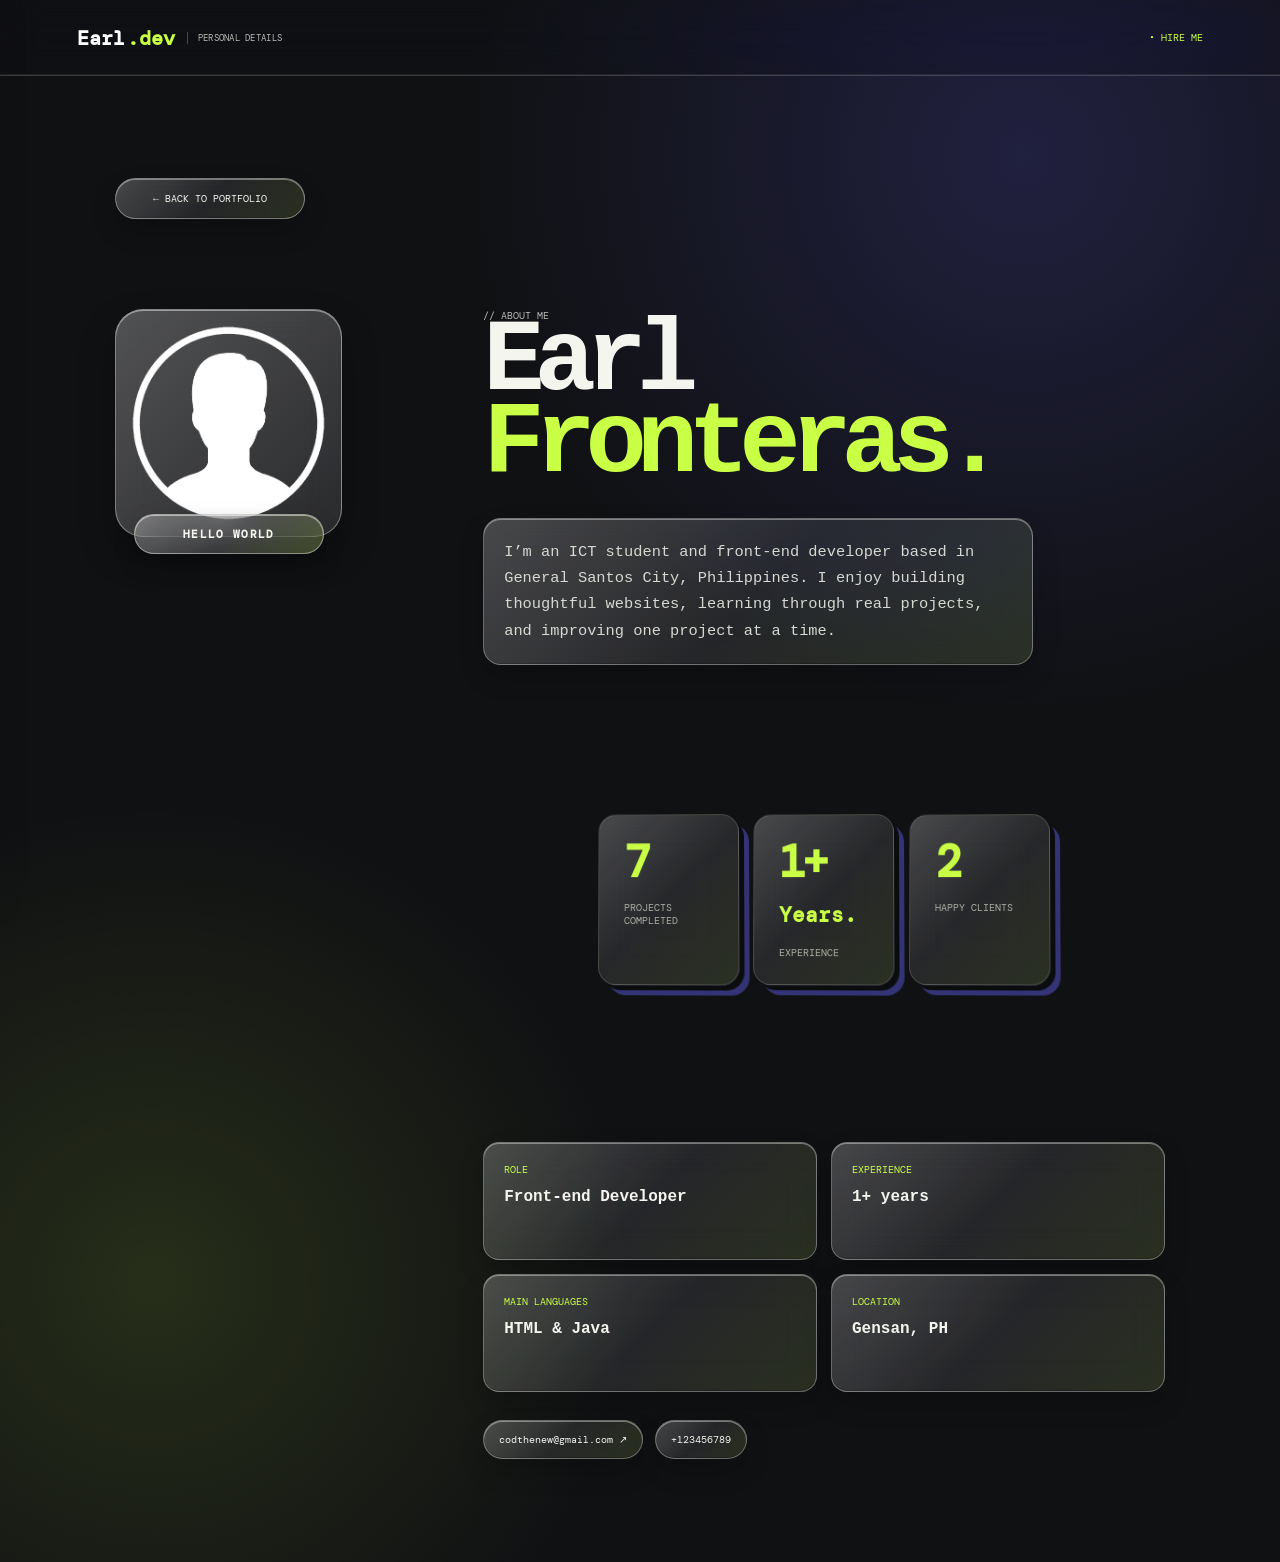
==== personal-details.html @ 56729573 "Add files via upload" ====
<!doctype html>
<html lang="en">
<head>
  <meta charset="UTF-8">
  <script>try{if(localStorage.getItem('portfolio-theme')==='light')document.documentElement.classList.add('light-theme')}catch{}</script>
  <meta name="viewport" content="width=device-width,initial-scale=1">
  <title>Personal Details | </title>
  <link rel="preconnect" href="https://fonts.googleapis.com">
  <link rel="preconnect" href="https://fonts.gstatic.com" crossorigin>
  <link href="https://fonts.googleapis.com/css2?family=DM+Mono:wght@400;500&family=Manrope:wght@400;600;700;800&display=swap" rel="stylesheet">
  <link rel="stylesheet" href="style.css">
  <style>
    body::after{content:"";position:fixed;z-index:100;inset:0;border-right:1px solid rgba(255,255,255,.42);background:linear-gradient(135deg,rgba(255,255,255,.26),rgba(255,255,255,.07) 48%,rgba(99,93,241,.16)),rgba(17,19,21,.48);box-shadow:inset 0 1px 0 rgba(255,255,255,.42),0 0 36px rgba(0,0,0,.24);transform:translateX(-101%);transition:transform .42s cubic-bezier(.76,0,.24,1);pointer-events:none;backdrop-filter:blur(24px) saturate(160%);-webkit-backdrop-filter:blur(24px) saturate(160%)}
    body.page-leaving::after,body.page-entering::after{transform:translateX(0)}
    body.page-leaving header,body.page-leaving main{opacity:0;transform:translateY(-12px);transition:opacity .25s ease,transform .25s ease}
    .details-page .back-link{justify-content:center;min-width:190px;padding:13px 18px;border:2px solid #c9ff45;border-radius:999px;transition:background .22s ease,color .22s ease,transform .25s cubic-bezier(.16,1,.3,1),box-shadow .25s ease}
    .details-page .back-link:hover,.details-page .back-link:focus-visible{background:#c9ff45;color:#101113;text-decoration:none;transform:translateX(-5px) scale(1.06);box-shadow:0 0 22px rgba(201,255,69,.55)}
    .details-page{background:radial-gradient(circle at 80% 10%,rgba(99,93,241,.2),transparent 32%),radial-gradient(circle at 12% 82%,rgba(201,255,69,.12),transparent 28%),#101113}
    .details-page header{border-bottom:1px solid rgba(255,255,255,.18);background:rgba(16,17,19,.32);box-shadow:inset 0 -1px 0 rgba(255,255,255,.08);backdrop-filter:blur(20px) saturate(155%);-webkit-backdrop-filter:blur(20px) saturate(155%)}
    .details-page .back-link,.details-page .profile-hello,.details-page .details-intro,.details-page .achievement-strip article,.details-page .details-list div,.details-page .details-contact a{border:1px solid rgba(255,255,255,.3);background:linear-gradient(135deg,rgba(255,255,255,.2),rgba(255,255,255,.05) 50%,rgba(201,255,69,.09)),rgba(255,255,255,.045);box-shadow:inset 0 1px 0 rgba(255,255,255,.38),inset 0 -1px 0 rgba(0,0,0,.18),0 12px 26px rgba(0,0,0,.19);backdrop-filter:blur(18px) saturate(150%);-webkit-backdrop-filter:blur(18px) saturate(150%)}
    .details-page .back-link{border-color:rgba(255,255,255,.38);color:#f5f5f0}.details-page .back-link:hover,.details-page .back-link:focus-visible{border-color:rgba(255,255,255,.62);background:linear-gradient(135deg,rgba(255,255,255,.3),rgba(255,255,255,.1) 50%,rgba(201,255,69,.18)),rgba(255,255,255,.08);color:#fff;box-shadow:inset 0 1px 0 rgba(255,255,255,.5),0 17px 30px rgba(0,0,0,.28)}
    .details-page .details-photo{padding:8px;border:1px solid rgba(255,255,255,.38);border-radius:28px;background:linear-gradient(135deg,rgba(255,255,255,.24),rgba(255,255,255,.06)),rgba(255,255,255,.05);box-shadow:inset 0 1px 0 rgba(255,255,255,.46),0 18px 36px rgba(0,0,0,.28);backdrop-filter:blur(18px);-webkit-backdrop-filter:blur(18px)}
    .details-page .profile-hello{border-color:rgba(255,255,255,.42);background:linear-gradient(135deg,rgba(255,255,255,.27),rgba(255,255,255,.08) 52%,rgba(201,255,69,.18)),rgba(255,255,255,.07);box-shadow:inset 0 1px 0 rgba(255,255,255,.5),0 10px 22px rgba(0,0,0,.24);color:#f5f5f0}.details-page .profile-hello:hover,.details-page .profile-hello:focus-visible{background:linear-gradient(135deg,rgba(255,255,255,.36),rgba(255,255,255,.13) 52%,rgba(201,255,69,.24)),rgba(255,255,255,.1);box-shadow:inset 0 1px 0 rgba(255,255,255,.62),0 16px 28px rgba(0,0,0,.3)}
    .details-page .details-intro{margin:32px 0;padding:20px;border-radius:18px;color:#d5d9d1}.details-page .achievement-strip,.details-page .details-list{gap:14px;background:transparent}.details-page .achievement-strip article{border-radius:18px}.details-page .achievement-strip article:hover{background:linear-gradient(135deg,rgba(255,255,255,.3),rgba(255,255,255,.1) 50%,rgba(201,255,69,.2)),rgba(255,255,255,.08);color:#f5f5f0;box-shadow:inset 0 1px 0 rgba(255,255,255,.54),0 18px 32px rgba(0,0,0,.27);transform:translateY(-7px) scale(1.04)}
    .details-page .achievement-strip article:hover strong{color:#c9ff45}.details-page .achievement-strip article:hover>span{color:#d5d9d1}.details-page .details-list div{border-radius:16px}.details-page .details-contact a{padding:12px 15px;border-radius:999px;color:#f5f5f0;transition:transform .25s cubic-bezier(.16,1,.3,1),background .25s ease,box-shadow .25s ease}.details-page .details-contact a:hover,.details-page .details-contact a:focus-visible{background:rgba(255,255,255,.16);color:#c9ff45;box-shadow:inset 0 1px 0 rgba(255,255,255,.5),0 10px 22px rgba(0,0,0,.22);transform:translateY(-3px)}
    .details-page .details-grid{grid-template-columns:minmax(210px,.55fr) 1.65fr}.details-page .achievement-strip article{min-height:164px;padding:25px}.details-page .achievement-strip strong{font-size:clamp(34px,3.5vw,50px)}.details-page .achievement-strip article>span{margin-top:16px;font-size:10px}@media(max-width:650px){.details-page .details-grid{grid-template-columns:1fr}.details-page .achievement-strip article{min-height:122px;padding:22px}}
    body.light-theme.details-page .logo span,body.light-theme.details-page .details-copy h1 span,body.light-theme.details-page .achievement-strip strong,body.light-theme.details-page .details-list dt,body.light-theme.details-page .available{color:#4d7310}body.light-theme.details-page .profile-hello{color:#243707}body.light-theme.details-page .achievement-strip article:hover strong,body.light-theme.details-page .details-contact a:hover{color:#4d7310}
    body.light-theme.details-page .details-intro{border-color:rgba(255,255,255,.72);background:linear-gradient(135deg,rgba(255,255,255,.72),rgba(255,255,255,.25) 50%,rgba(201,255,69,.12)),rgba(225,229,222,.36);box-shadow:inset 0 1px 0 rgba(255,255,255,.9),inset 0 -1px 0 rgba(69,78,67,.1),0 12px 26px rgba(44,52,42,.12);color:#384321}
    body.light-theme.details-page .achievement-strip article{border-color:rgba(255,255,255,.66);background:linear-gradient(135deg,rgba(218,223,214,.88),rgba(195,202,190,.54) 52%,rgba(176,198,128,.28)),rgba(180,189,174,.4);box-shadow:inset 0 1px 0 rgba(255,255,255,.74),inset 0 -1px 0 rgba(69,78,67,.16),0 12px 26px rgba(44,52,42,.15)}body.light-theme.details-page .achievement-strip article>span{color:#354332}
    @media (pointer:fine){body.details-page{cursor:none}body.details-page a,body.details-page button{cursor:none}.cursor-dot,.cursor-ring{position:fixed;top:0;left:0;z-index:200;pointer-events:none;opacity:0;transform:translate(-50%,-50%);transition:opacity .2s ease,width .25s cubic-bezier(.16,1,.3,1),height .25s cubic-bezier(.16,1,.3,1),background .25s ease,border-color .25s ease}.cursor-dot{width:7px;height:7px;border-radius:50%;background:#c9ff45;box-shadow:0 0 12px rgba(201,255,69,.8)}.cursor-ring{width:32px;height:32px;border:1px solid rgba(255,255,255,.72);border-radius:50%;background:rgba(255,255,255,.08);box-shadow:inset 0 1px 0 rgba(255,255,255,.45),0 3px 12px rgba(0,0,0,.2);backdrop-filter:blur(5px);-webkit-backdrop-filter:blur(5px)}.cursor-dot.is-visible,.cursor-ring.is-visible{opacity:1}.cursor-ring.is-hovering{width:48px;height:48px;border-color:#c9ff45;background:rgba(201,255,69,.14)}}
  </style>
</head>
<body class="details-page page-entering">
  <i class="cursor-dot" aria-hidden="true"></i><i class="cursor-ring" aria-hidden="true"></i>
  <header>
    <a class="logo" href="index.html">Earl<span>.dev</span><span class="role">personal details</span></a>
    <a class="available" href="mailto:earlgabfrontz@gmail.com">&bull; HIRE ME</a>
  </header>
  <main class="details-main">
    <a class="back-link" href="index.html?from=details">&larr; Back to portfolio</a>
    <div class="details-grid">
      <div class="details-photo-wrap">
        <img class="details-photo" src="profile-cutout.png" alt="Portrait of Earl">
        <button class="profile-hello" type="button" aria-label="Animate the Hello World badge">HELLO WORLD</button>
      </div>
      <div class="details-copy">
        <p class="label">// ABOUT ME</p>
        <h1>Earl<br><span>Fronteras.</span></h1>
        <p class="details-intro">I&rsquo;m an ICT student and front-end developer based in General Santos City, Philippines. I enjoy building thoughtful websites, learning through real projects, and improving one project at a time.</p>
        <section class="achievement-strip" aria-label="Experience highlights">
          <article><strong class="project-count" data-count-to="10">1</strong><span>Projects completed</span></article>
          <article><strong>1+<span> Years.</span></strong><span>Experience</span></article>
          <article><strong>2</strong><span>Happy clients</span></article>
        </section>
        <dl class="details-list">
          <div><dt>Role</dt><dd>Front-end Developer</dd></div>
          <div><dt>Experience</dt><dd>1+ years</dd></div>
          <div><dt>Main languages</dt><dd>HTML &amp; Java</dd></div>
          <div><dt>Location</dt><dd>Gensan, PH</dd></div>
        </dl>
        <div class="details-contact">
          <a href="mailto:codthenew@gmail.com">codthenew@gmail.com &nearr;</a>
          <a href="tel:123456789">+123456789</a>
        </div>
      </div>
    </div>
  </main>
  <script src="script.js"></script>
</body>
</html>
---- style.css ----
*{box-sizing:border-box}.details-list{grid-template-columns:repeat(2,minmax(0,1fr))}
.card{border-radius:18px}.language{border-radius:16px;overflow:hidden}
body .phone-art{padding:5px}.phone-art img{display:block;width:100%;height:100%;border-radius:17px;object-fit:cover;object-position:top}
.card-bottom a+a{margin-left:14px}
.letter-art{position:absolute;top:18%;right:9%;width:190px;height:140px;padding:22px;background:#f8f7ed;border:3px solid #101113;box-shadow:10px 10px 0 #e85a40;transform:rotate(8deg);transition:transform .35s ease}.letter-art::after{content:"";position:absolute;right:0;bottom:0;border-style:solid;border-width:0 0 54px 88px;border-color:transparent transparent #e85a40 transparent}.letter-art span{font:700 13px 'DM Mono',monospace;letter-spacing:.06em}.letter-art i{position:absolute;left:24px;bottom:20px;color:#e85a40;font-size:38px;font-style:normal}.confession-card:hover .letter-art{transform:rotate(-5deg) translateY(-8px)}.phone-art{position:absolute;top:13%;right:12%;width:145px;height:255px;padding-top:45px;border:5px solid #101113;border-radius:25px;background:#c9ff45;color:#101113;box-shadow:10px 10px 0 #4b45bf;text-align:center;transform:rotate(9deg);transition:transform .35s ease}.phone-art i{position:absolute;top:10px;left:50%;width:55px;height:10px;border-radius:99px;background:#101113;transform:translateX(-50%)}.phone-art strong{display:block;font:700 26px 'DM Mono',monospace}.phone-art em{display:block;margin-top:65px;font:9px 'DM Mono',monospace;font-style:normal;letter-spacing:.08em}.phone-card:hover .phone-art{transform:rotate(0) translateY(-9px)}@media(max-width:650px){.letter-art{right:-18px;opacity:.72}.phone-art{right:-12px;opacity:.72;transform:rotate(9deg) scale(.78);transform-origin:top right}}
.skill-groups{display:grid;grid-template-columns:repeat(2,minmax(0,1fr));gap:42px}.skill-group{padding:24px;border:1px solid rgba(255,255,255,.24);border-radius:22px;background:linear-gradient(135deg,rgba(255,255,255,.14),rgba(255,255,255,.045) 48%,rgba(255,255,255,.1)),rgba(255,255,255,.03);box-shadow:inset 0 1px 0 rgba(255,255,255,.26),inset 0 -1px 0 rgba(0,0,0,.15),0 14px 28px rgba(0,0,0,.13);backdrop-filter:blur(18px) saturate(145%);-webkit-backdrop-filter:blur(18px) saturate(145%);transition:transform .35s cubic-bezier(.16,1,.3,1),border-color .35s ease,box-shadow .35s ease}.skill-group:hover{transform:translateY(-5px);border-color:rgba(255,255,255,.46);box-shadow:inset 0 1px 0 rgba(255,255,255,.38),inset 0 -1px 0 rgba(0,0,0,.1),0 20px 36px rgba(0,0,0,.22)}.skill-group h3{margin:0 0 25px;color:#c9ff45;font:700 14px 'DM Mono',monospace;text-transform:uppercase;letter-spacing:.08em}.skill-group .skill-bars{grid-template-columns:1fr;gap:22px}body.light-theme .skill-group{border-color:rgba(255,255,255,.66);background:linear-gradient(135deg,rgba(255,255,255,.62),rgba(255,255,255,.2) 48%,rgba(255,255,255,.42)),rgba(225,229,222,.32);box-shadow:inset 0 1px 0 rgba(255,255,255,.84),inset 0 -1px 0 rgba(69,78,67,.1),0 14px 28px rgba(44,52,42,.1)}@media(max-width:650px){.skill-groups{grid-template-columns:1fr;gap:22px}.skill-group{padding:20px}}
.hero-bio{padding:20px;border:1px solid rgba(255,255,255,.3);border-left:4px solid #c9ff45;border-radius:18px;background:linear-gradient(135deg,rgba(255,255,255,.17),rgba(255,255,255,.045) 50%,rgba(201,255,69,.08)),rgba(255,255,255,.04);box-shadow:inset 0 1px 0 rgba(255,255,255,.36),inset 0 -1px 0 rgba(0,0,0,.18),0 14px 30px rgba(0,0,0,.2);backdrop-filter:blur(20px) saturate(155%);-webkit-backdrop-filter:blur(20px) saturate(155%)}body.light-theme .hero-bio{border-color:rgba(255,255,255,.7);border-left-color:#8bbf24;background:linear-gradient(135deg,rgba(255,255,255,.65),rgba(255,255,255,.22) 50%,rgba(201,255,69,.12)),rgba(225,229,222,.34);box-shadow:inset 0 1px 0 rgba(255,255,255,.85),inset 0 -1px 0 rgba(69,78,67,.1),0 14px 30px rgba(44,52,42,.12)}
body.details-page .achievement-strip article{border:1px solid #ffffff24;box-shadow:5px 5px 0 #0b0c0d,10px 10px 0 #635df170;transform:perspective(700px) rotateX(2deg) rotateY(-2deg);transform-style:preserve-3d}body.details-page .achievement-strip article:hover{box-shadow:9px 9px 0 #0b0c0d,16px 16px 0 #635df180;transform:perspective(700px) translateY(-7px) rotateX(5deg) rotateY(-5deg) scale(1.04)}
body .hero-bio{cursor:zoom-in;transition:transform .25s cubic-bezier(.16,1,.3,1),background .25s ease,box-shadow .25s ease}body .hero-bio:hover{background:linear-gradient(135deg,rgba(255,255,255,.25),rgba(255,255,255,.08) 50%,rgba(201,255,69,.14)),rgba(255,255,255,.07);box-shadow:inset 0 1px 0 rgba(255,255,255,.46),inset 0 -1px 0 rgba(0,0,0,.12),0 20px 38px rgba(0,0,0,.28);transform:scale(1.025)}body .hero-bio:active{transform:scale(.98)}
.hero h1 .hero-word{-webkit-text-stroke:1px #dfff8d;text-shadow:2px 2px 0 #8eaf33,4px 4px 0 #6d8328,6px 6px 0 #4c5b1e,8px 8px 0 #635df1,12px 12px 18px rgba(0,0,0,.38);transition:text-shadow .3s ease}.hero h1:hover .hero-word{text-shadow:2px 2px 0 #8eaf33,5px 5px 0 #6d8328,8px 8px 0 #4c5b1e,12px 12px 0 #635df1,17px 17px 23px rgba(0,0,0,.45)}@media(max-width:650px){.hero h1 .hero-word{-webkit-text-stroke:0;text-shadow:2px 2px 0 #71872a,4px 4px 0 #635df1,7px 7px 12px rgba(0,0,0,.35)}}
@media(max-width:650px){body .intro-screen{min-height:100dvh;padding:24px 16px}body .intro-kicker{width:min(100%,320px);height:40px;font-size:clamp(22px,8vw,32px);white-space:nowrap}body .intro-progress{width:min(250px,74vw);margin-top:22px}}
#work .github-activity{display:block;width:100%;max-width:900px;padding:18px;border-radius:14px;background:#17181b}#work .github-activity svg{vertical-align:middle;margin-right:7px}#work .github-activity-label{vertical-align:middle}#work .github-activity-label b{margin-left:7px;font-size:15px}.github-chart{display:block;width:100%;min-height:118px;margin-top:16px;border-radius:8px;background:#101113;object-fit:contain}body.light-theme #work .github-activity{background:#c3c6c2}body.light-theme .github-chart{background:#ced1cd}
html body.light-theme{background:#ced1cd;color:#17191a}html body.light-theme header,html body.light-theme nav{background:rgba(206,209,205,.94)}html body.light-theme .skills-section{background:#c3c6c2}
.details-photo-wrap{position:relative;width:min(100%,330px)}.details-photo-wrap .details-photo{display:block;width:100%}.profile-hello{position:absolute;left:50%;bottom:-17px;z-index:2;min-width:190px;padding:12px 20px;border:2px solid #101113;border-radius:999px;background:#c9ff45;color:#101113;box-shadow:5px 5px 0 #635df1;transform:translateX(-50%);cursor:pointer;font:700 11px 'DM Mono',monospace;letter-spacing:.12em;text-align:center;white-space:nowrap;transition:transform .25s cubic-bezier(.16,1,.3,1),box-shadow .25s ease,background .25s ease}.profile-hello:hover,.profile-hello:focus-visible{background:#f5f5f0;box-shadow:8px 8px 0 #635df1;transform:translateX(-50%) translateY(-6px) rotate(-2deg);outline:none}.profile-hello.is-popping{animation:hello-pop .55s cubic-bezier(.16,1,.3,1)}@keyframes hello-pop{35%{transform:translateX(-50%) translateY(-14px) rotate(4deg) scale(1.14)}70%{transform:translateX(-50%) translateY(2px) rotate(-2deg) scale(.96)}100%{transform:translateX(-50%)}}@media(max-width:650px){.details-photo-wrap{width:min(72vw,290px)}.profile-hello{min-width:170px;padding:10px 16px;font-size:10px}}
header{position:relative;top:auto;z-index:auto;background:transparent;backdrop-filter:none}header>.theme-toggle{margin-left:auto;margin-right:18px}nav{position:fixed;top:10px;left:50%;z-index:30;display:flex;gap:3px;padding:6px;border:1px solid rgba(255,255,255,.3);border-radius:999px;background:linear-gradient(135deg,rgba(255,255,255,.19),rgba(255,255,255,.055) 45%,rgba(255,255,255,.12)),rgba(18,20,23,.46);box-shadow:inset 0 1px 0 rgba(255,255,255,.34),inset 0 -1px 0 rgba(0,0,0,.2),0 10px 30px rgba(0,0,0,.25);transform:translateX(-50%);backdrop-filter:blur(22px) saturate(165%);-webkit-backdrop-filter:blur(22px) saturate(165%)}body.is-loading nav{display:none}nav a{width:auto;min-width:57px;height:38px;padding:0 12px}html body.light-theme nav{border-color:rgba(255,255,255,.66);background:linear-gradient(135deg,rgba(255,255,255,.58),rgba(255,255,255,.22) 45%,rgba(255,255,255,.42)),rgba(225,229,222,.42);box-shadow:inset 0 1px 0 rgba(255,255,255,.8),inset 0 -1px 0 rgba(69,78,67,.12),0 10px 30px rgba(44,52,42,.14)}
html{scroll-behavior:smooth;scroll-padding-top:76px}
body{margin:0;overflow-x:hidden;background:#101113;color:#f5f5f0;font-family:"Kode Mono",monospace;touch-action:pan-y;transition:background-color .5s ease,color .5s ease}
.skip-link{position:fixed;z-index:20;top:12px;left:12px;padding:10px 14px;background:#c9ff45;color:#101113;text-decoration:none;font:10px 'DM Mono',monospace;text-transform:uppercase;transform:translateY(-150%);transition:transform .2s ease}.skip-link:focus{transform:translateY(0);outline:2px solid #fff;outline-offset:2px}a:focus-visible,button:focus-visible{outline:2px solid #c9ff45;outline-offset:4px}
body.is-loading{overflow:hidden}.intro-screen{position:fixed;z-index:10;inset:0;display:grid;place-content:center;text-align:center;background:#101113;transition:opacity .6s ease,visibility .6s ease}.intro-kicker{position:relative;width:min(360px,78vw);height:44px;margin:0;color:#c9ff45;font:700 clamp(25px,5vw,46px) 'DM Mono',monospace;letter-spacing:-.07em}.intro-kicker span{position:absolute;inset:0;display:grid;place-items:center;opacity:0;animation:welcome-cycle 2s ease forwards}.intro-kicker span:nth-child(2){animation-delay:2s}.intro-kicker span:nth-child(3){animation-delay:4s}.intro-kicker span:nth-child(4){animation-delay:6s}.intro-kicker span:nth-child(5){animation-delay:8s}.intro-kicker span:nth-child(6){animation-delay:10s}.intro-kicker span:nth-child(7){animation-delay:12s}.intro-progress{width:min(270px,65vw);height:2px;margin:30px auto 0;background:#ffffff29;overflow:hidden}.intro-progress i{display:block;width:100%;height:100%;background:#c9ff45;transform:translateX(-100%);animation:intro-load 15s cubic-bezier(.16,1,.3,1) forwards}.intro-screen.is-hidden{opacity:0;visibility:hidden;pointer-events:none}@keyframes intro-load{to{transform:translateX(0)}}@keyframes welcome-cycle{0%{opacity:0;transform:translateY(5px)}12%,88%{opacity:1;transform:translateY(0)}100%{opacity:0;transform:translateY(-5px)}}
header{height:76px;padding:0 6vw;border-bottom:1px solid #ffffff29;display:flex;align-items:center;justify-content:space-between}
.logo{display:flex;align-items:center;gap:2px;color:#fff;text-decoration:none;font:700 20px 'DM Mono',monospace}.logo .role{margin-left:10px;padding-left:10px;border-left:1px solid #ffffff3d;color:#b7bbb5;font:9px 'DM Mono',monospace;text-transform:uppercase;letter-spacing:.03em}header,.logo,.logo .role,.label,.intro,.hero-bio,.terminal,.terminal-head,.output,.language,footer{transition:background-color .5s ease,color .5s ease,border-color .5s ease}
.logo span,h1 span,.green,.section-title span{color:#c9ff45}
nav{display:flex;gap:3px}
nav a,.available,.label{font:10px 'DM Mono',monospace;text-transform:uppercase;color:#b7bbb5;text-decoration:none}
nav a{display:grid;place-items:center;width:auto;min-width:57px;height:38px;padding:0 12px;border:1px solid transparent;border-radius:999px;transition:color .25s ease,background-color .25s ease,border-color .25s ease,box-shadow .25s ease,transform .25s cubic-bezier(.16,1,.3,1)}nav a:hover,nav a:focus-visible{border-color:rgba(255,255,255,.36);background:rgba(255,255,255,.22);color:#fff;box-shadow:inset 0 1px 0 rgba(255,255,255,.36),0 5px 14px rgba(0,0,0,.16);transform:translateY(-1px);outline:none}body.light-theme nav a:hover,body.light-theme nav a:focus-visible{border-color:rgba(255,255,255,.75);background:rgba(255,255,255,.54);color:#111315;box-shadow:inset 0 1px 0 rgba(255,255,255,.86),0 5px 14px rgba(43,52,42,.12)}
.theme-toggle{width:34px;height:34px;padding:0;border:1px solid #ffffff44;border-radius:50%;background:transparent;color:#c9ff45;cursor:pointer;font-size:17px;transition:background .2s ease,color .2s ease,transform .2s ease}.theme-toggle:hover{background:#c9ff45;color:#101113;transform:rotate(20deg)}
.available{color:#c9ff45}
.hero,section{padding:9vw}
.hero{min-height:calc(100vh - 76px)}
.label{margin:0}
.hero-grid{display:grid;grid-template-columns:1.1fr .9fr;gap:7vw;align-items:center;margin:11vh 0}
.hero h1,#contact h2{font-size:clamp(64px,9vw,140px);line-height:.82;letter-spacing:-.1em;margin:0}
.hero-title{display:flex;flex-direction:column;align-items:flex-start}.hero-word{display:block;color:inherit;opacity:0;transition:opacity .3s ease,transform .85s cubic-bezier(.16,1,.3,1)}.hero-word-front{transform:translateX(-110%)}.hero-word-developer{transform:translateX(110%);transition-delay:.12s}.intro-complete .hero-word{opacity:1;transform:translateX(0)}.hero-bio{max-width:560px;margin:28px 0 0;color:#b7bbb5;font-size:clamp(12px,1.05vw,15px);line-height:1.7}.portrait-wrap{display:grid;place-items:center}.profile-photo{width:clamp(190px,27vw,360px);aspect-ratio:1;object-fit:cover;border-radius:50%;border:4px solid #c9ff45;box-shadow:12px 12px 0 #635df1;opacity:0;transform:translateX(90px) rotate(6deg);transition:opacity .35s ease,transform .8s cubic-bezier(.16,1,.3,1);cursor:pointer}.intro-complete .profile-photo{opacity:1;transform:translateX(0) rotate(0)}.intro-complete .portrait-wrap:hover .profile-photo{transform:scale(1.1) rotate(-3deg);box-shadow:18px 18px 0 #635df1}
.portrait-wrap{position:relative}.profile-stats{position:absolute;right:-4%;bottom:-8px;display:grid;gap:9px;z-index:2;opacity:0;transform:translateX(35px);transition:opacity .4s ease .45s,transform .55s cubic-bezier(.16,1,.3,1) .45s}.intro-complete .profile-stats{opacity:1;transform:translateX(0)}.intro-complete .portrait-wrap:hover .profile-stats{transform:translateX(0) scale(1.06)}.profile-stats p{margin:0;padding:11px 15px;background:#f5f5f0;color:#101113;border:1px solid #1011131f;border-radius:4px;box-shadow:5px 5px 0 #1011131c;font:600 10px 'DM Mono',monospace;text-transform:uppercase;white-space:nowrap;transition:transform .2s ease,box-shadow .2s ease}.profile-stats p:hover{transform:scale(1.06);box-shadow:7px 7px 0 #635df1}.profile-stats b{display:inline-grid;place-items:center;width:18px;height:18px;margin-right:8px;border-radius:50%;background:#101113;color:#c9ff45;font-size:9px;vertical-align:middle}
.terminal{padding:18px 25px;background:#1c1e21;border:1px solid #ffffff25;box-shadow:10px 10px #c9ff45;font:11px/1.7 'DM Mono',monospace;color:#f5f5f0}
.terminal-head{margin:-18px -25px 18px;padding:8px 12px;border-bottom:1px solid #ffffff25;color:#91968e;font-size:9px}
.terminal-head i{display:inline-block;width:7px;height:7px;background:#f15b50;border-radius:50%;margin-right:5px}
.terminal-head i:nth-child(2){background:#f3c85b}.terminal-head i:nth-child(3){background:#c9ff45}
.output{color:#9ba399;margin-left:15px}.terminal em{display:inline-block;background:#c9ff45;width:8px;height:14px;vertical-align:middle}
.intro{border-top:1px solid #ffffff29;padding-top:18px;max-width:100%;font-size:13px;color:#b7bbb5}.intro a{float:right;color:#c9ff45;text-decoration:none;font:10px 'DM Mono',monospace}
.ticker{overflow:hidden;white-space:nowrap;background:#c9ff45;color:#101113;padding:17px 0;font:11px 'DM Mono',monospace;letter-spacing:.05em}.ticker span{display:block;width:max-content;animation:ticker-scroll 18s linear infinite}@keyframes ticker-scroll{to{transform:translateX(-33.333%)}}@media(prefers-reduced-motion:reduce){.ticker span{animation:none}}
section>.label{border-bottom:1px solid #ffffff29;padding-bottom:15px;margin-bottom:50px}
.work-heading{display:flex;align-items:end;justify-content:space-between;gap:40px;margin:-10px 0 55px}.work-heading h2{margin:0;font-size:clamp(42px,6.3vw,88px);letter-spacing:-.1em;line-height:.86}.work-heading h2 span{color:#c9ff45}.work-heading p{max-width:300px;margin:0;color:#aab0a5;font:11px/1.7 'DM Mono',monospace;text-transform:uppercase}.scroll-reveal-left,.scroll-reveal-right{opacity:0;transition:opacity .35s ease,transform .8s cubic-bezier(.16,1,.3,1)}.scroll-reveal-left{transform:translateX(-90px)}.scroll-reveal-right{transform:translateX(90px)}.scroll-reveal-left.is-revealed,.scroll-reveal-right.is-revealed{opacity:1;transform:translateX(0)}.works{display:grid;grid-template-columns:1fr 1fr;gap:25px}.card{position:relative;min-height:390px;padding:24px;display:flex;flex-direction:column;justify-content:space-between;overflow:hidden;transition:transform .25s ease,box-shadow .25s ease}.card:hover{z-index:1;transform:scale(1.025);box-shadow:0 0 26px rgba(201,255,69,.7)}.card:first-child{grid-column:span 2;min-height:490px}.card small,.card p,.card-top span,.card a{font:10px 'DM Mono',monospace}.card-top{position:relative;z-index:2;display:flex;justify-content:space-between;gap:15px}.card-top span{opacity:.7}.card-bottom{position:relative;z-index:2;display:flex;align-items:end;justify-content:space-between;gap:24px}.card h2{font-size:clamp(42px,7vw,105px);letter-spacing:-.1em;line-height:.78;margin:0}.card-bottom>div{width:min(210px,43%)}.card p{margin:0 0 13px;line-height:1.55}.card a{display:inline-block;color:inherit;text-decoration:none;border-bottom:1px solid currentColor;padding-bottom:4px;text-transform:uppercase}.card a b{font-size:14px;margin-left:7px}.work-note{margin:22px 0 0;color:#aab0a5;font:10px 'DM Mono',monospace;letter-spacing:.04em}.github-activity{display:inline-flex;align-items:center;gap:9px;margin-top:16px;padding:12px 15px;border:1px solid #ffffff45;color:#f5f5f0;text-decoration:none;font:10px 'DM Mono',monospace;text-transform:uppercase;transition:background .2s ease,color .2s ease,transform .2s ease}.github-activity:hover,.github-activity:focus-visible{background:#c9ff45;color:#101113;transform:translateY(-3px);outline:none}.github-activity svg{width:18px;height:18px;fill:currentColor}.github-activity span{font-size:15px}
.works{transition:filter .25s ease}.works:hover{filter:drop-shadow(0 0 18px rgba(201,255,69,.42))}
.purple{background:#635df1;color:#101113}.white{background:#e8e9df;color:#101113}.orange{background:#e85a40;color:#101113}
.calculator{isolation:isolate}.calculator-art{position:absolute;z-index:0;right:11%;top:50%;width:250px;padding:20px;background:#27283c;border:3px solid #101113;border-radius:20px;box-shadow:12px 12px 0 #4b45bf;transform:translateY(-50%) rotate(10deg);opacity:.75;transition:transform .45s cubic-bezier(.16,1,.3,1),opacity .3s ease}.calculator:hover .calculator-art{transform:translateY(-60%) rotate(4deg);opacity:1}.calc-screen{display:block;height:55px;margin-bottom:18px;padding:13px;text-align:right;border:3px solid #101113;border-radius:7px;background:#c9ff45;font:15px 'DM Mono',monospace}.calc-keys{display:grid;grid-template-columns:repeat(3,1fr);gap:10px}.calc-keys i{height:36px;border:2px solid #101113;border-radius:7px;background:#a8a4ff}.calc-keys i:nth-child(3n){background:#c9ff45}.health-art{position:absolute;right:10%;top:18%;width:150px;height:150px;border:13px solid #c9ff45;border-left-color:#101113;border-radius:50%;display:grid;place-content:center;text-align:center;transform:rotate(-25deg);transition:transform .4s ease}.health:hover .health-art{transform:rotate(30deg) scale(1.1)}.health-art strong{font-size:48px;letter-spacing:-.1em;line-height:.8}.health-art em{font:8px 'DM Mono',monospace;font-style:normal;margin-top:8px}.archive-art{position:absolute;right:-18px;top:61px;display:grid;grid-template-columns:repeat(2,100px);gap:8px;transform:rotate(12deg);transition:transform .4s ease}.archive:hover .archive-art{transform:rotate(0) translate(-12px,8px)}.archive-art i{display:grid;place-items:center;width:100px;height:86px;background:#101113;color:#e85a40;font:24px 'DM Mono',monospace;font-style:normal}.archive-art i:nth-child(2),.archive-art i:nth-child(3){background:#c9ff45;color:#101113}@media(max-width:650px){.work-heading{display:block;margin-bottom:40px}.work-heading p{margin-top:22px}.calculator-art{right:-20px;width:190px;padding:14px;opacity:.5}.calc-screen{height:42px;margin-bottom:12px;padding:9px;font-size:12px}.calc-keys{gap:7px}.calc-keys i{height:27px}.card-bottom{display:block}.card-bottom>div{width:100%;margin-top:22px}.health-art{right:7%;top:18%;width:130px;height:130px}.archive-art{top:60px}.work-note{line-height:1.6}}
.section-title{font-size:clamp(40px,6vw,85px);line-height:.9;letter-spacing:-.09em;margin:0 0 50px}
.language-grid{display:grid;grid-template-columns:repeat(3,1fr);gap:18px}.language{min-height:230px;padding:25px;border:1px solid rgba(255,255,255,.25);background:linear-gradient(135deg,rgba(255,255,255,.15),rgba(255,255,255,.045) 48%,rgba(255,255,255,.1)),rgba(255,255,255,.035);box-shadow:inset 0 1px 0 rgba(255,255,255,.25),inset 0 -1px 0 rgba(0,0,0,.16),0 12px 26px rgba(0,0,0,.12);backdrop-filter:blur(18px) saturate(145%);-webkit-backdrop-filter:blur(18px) saturate(145%);transition:transform .35s cubic-bezier(.16,1,.3,1),border-color .35s ease,box-shadow .35s ease,background .35s ease}.language:hover{position:relative;z-index:1;transform:translateY(-8px) scale(1.025);border-color:rgba(255,255,255,.52);background:linear-gradient(135deg,rgba(255,255,255,.24),rgba(255,255,255,.08) 48%,rgba(201,255,69,.12)),rgba(255,255,255,.07);box-shadow:inset 0 1px 0 rgba(255,255,255,.42),inset 0 -1px 0 rgba(0,0,0,.12),0 18px 36px rgba(0,0,0,.25)}.language b{display:grid;place-items:center;width:75px;height:75px;border:1px solid rgba(255,255,255,.3);border-radius:22px;background:linear-gradient(135deg,rgba(255,255,255,.25),rgba(255,255,255,.06)),rgba(255,255,255,.08)!important;box-shadow:inset 0 1px 0 rgba(255,255,255,.38),0 8px 18px rgba(0,0,0,.18);font:700 28px 'DM Mono',monospace;color:#fff}.language h3{font-size:24px;margin:30px 0 5px}.language p{font:10px 'DM Mono',monospace;color:#aab0a5;text-transform:uppercase}.language.js{background:linear-gradient(135deg,rgba(255,255,255,.15),rgba(255,255,255,.045) 48%,rgba(255,255,255,.1)),rgba(255,255,255,.035);color:#f5f5f0}.language.js p{color:#aab0a5}
.html b{background:#e44d26}.css b{background:#264de4}.js{background:#f7df1e;color:#111}.js b{background:#111;color:#f7df1e}.js p{color:#514c14}
.language-logo{display:block;width:48px;height:48px;object-fit:contain}.react b{background:#20232a}.python b{background:#3776ab}.java b{background:#f5f5f0}
.skills-section{background:#17181b}.skills-heading{display:flex;align-items:end;justify-content:space-between;gap:40px}.skills-heading .section-title{margin-bottom:50px}.skills-heading p{max-width:300px;margin:0 0 50px;color:#aab0a5;font:10px/1.7 'DM Mono',monospace;text-transform:uppercase}.skill-bars{display:grid;grid-template-columns:repeat(2,minmax(0,1fr));gap:28px 42px}.skill-bar-label{display:flex;justify-content:space-between;align-items:center;margin-bottom:11px;font:11px 'DM Mono',monospace;text-transform:uppercase}.skill-bar-label strong{color:#c9ff45;font-weight:500}.skill-bar-track{height:22px;padding:4px;border:1px solid rgba(255,255,255,.16);border-radius:999px;background:rgba(255,255,255,.09);box-shadow:inset 0 1px 3px rgba(0,0,0,.2),0 1px 0 rgba(255,255,255,.14);overflow:hidden}.skill-bar-track i{display:block;width:var(--level);height:100%;border-radius:999px;background:linear-gradient(90deg,#a9dd32,#c9ff45 65%,#ecffc4);box-shadow:inset 0 1px 0 rgba(255,255,255,.48),0 0 12px rgba(201,255,69,.35);transform:scaleX(0);transform-origin:left}.skills-section.is-filled .skill-bar-track i{animation:skill-fill 1.1s cubic-bezier(.16,1,.3,1) both}.skill-bar:nth-child(2) i{animation-delay:.08s}.skill-bar:nth-child(3) i{animation-delay:.16s}.skill-bar:nth-child(4) i{animation-delay:.24s}.skill-bar:nth-child(5) i{animation-delay:.32s}.skill-bar:nth-child(6) i{animation-delay:.4s}@keyframes skill-fill{to{transform:scaleX(1)}}body.light-theme .skills-section{background:#e7e8df}body.light-theme .skill-bar-track{border-color:rgba(255,255,255,.65);background:rgba(255,255,255,.35);box-shadow:inset 0 1px 3px rgba(69,78,67,.12),0 1px 0 rgba(255,255,255,.68)}@media(prefers-reduced-motion:reduce){.skill-bar-track i{transform:scaleX(1)}.skills-section.is-filled .skill-bar-track i{animation:none}}@media(max-width:650px){.skills-heading{display:block}.skills-heading .section-title{margin-bottom:24px}.skills-heading p{margin:0 0 36px}.skill-bars{grid-template-columns:1fr;gap:20px}}
.scroll-letter{display:inline-block;opacity:0;transform:translateY(.55em) rotate(3deg);transition:opacity .45s ease,transform .55s cubic-bezier(.16,1,.3,1);transition-delay:var(--letter-delay)}.letters-visible .scroll-letter{opacity:1;transform:translateY(0) rotate(0)}.skills-heading .section-title{cursor:pointer}.skills-heading .section-title:focus-visible{outline:2px solid #c9ff45;outline-offset:10px}.skills-heading .section-title.letters-scattered .scroll-letter{opacity:1;transform:translate(var(--scatter-x),var(--scatter-y)) rotate(var(--scatter-rotate)) scale(var(--scatter-scale));transition:opacity .3s ease,transform .85s cubic-bezier(.16,1,.3,1);transition-delay:var(--scatter-delay)}.skills-heading .section-title.letters-arranged .scroll-letter{opacity:1;transform:translate(0) rotate(0) scale(1);transition:opacity .3s ease,transform .85s cubic-bezier(.16,1,.3,1);transition-delay:var(--scatter-delay)}.skills-heading .section-title.letters-scattered .scroll-letter:hover{color:#635df1}@media(prefers-reduced-motion:reduce){.scroll-letter,.scroll-reveal-left,.scroll-reveal-right,.skills-heading .section-title.letters-scattered .scroll-letter,.skills-heading .section-title.letters-arranged .scroll-letter{opacity:1;transform:none;animation:none;transition:none}}
#contact{background:#c9ff45;color:#101113;min-height:550px}#contact .label{border-color:#10111344;color:#384321}#contact h2{margin:14vh 0 50px}#contact h2 span{color:#635df1}.mail{display:block;width:max-content;max-width:100%;color:#101113;text-decoration:none;border-bottom:2px solid;padding-bottom:8px;font:clamp(15px,2vw,26px) 'DM Mono',monospace;overflow-wrap:anywhere}.phone{display:block;color:#101113;text-decoration:none;font:13px 'DM Mono',monospace;margin-top:22px}.social-links{display:flex;gap:10px;margin-top:16px}.social-links a{display:inline-grid;place-items:center;width:42px;height:42px;border:1px solid #101113;border-radius:50%;color:#101113;text-decoration:none;font-size:0;transition:background .2s ease,color .2s ease,transform .2s ease}.social-links a:hover,.social-links a:focus-visible{background:#101113;color:#c9ff45;transform:translateY(-3px) scale(1.08);outline:none}.social-links svg{width:18px;height:18px;fill:currentColor}.social-links svg rect,.social-links svg circle{fill:none;stroke:currentColor;stroke-width:2}
footer{display:flex;justify-content:space-between;padding:20px 6vw;color:#aab0a5;font:9px 'DM Mono',monospace}
section[id]{scroll-margin-top:76px}
@media(min-width:651px) and (max-width:960px){header{padding:0 5vw}.hero,section{padding:8vw 6vw}.hero-grid{gap:4vw}.hero-bio{font-size:12px}.profile-photo{width:min(31vw,290px)}.works{gap:16px}.language-grid{grid-template-columns:repeat(2,1fr)}.skills-section .skill-bars{gap:24px}body .details-main{padding:8vw 6vw}body .details-grid{gap:7vw}}
body.light-theme{background:#f4f4ed;color:#111315}body.light-theme header,body.light-theme section>.label{border-color:#1113152b}body.light-theme .logo{color:#111315}body.light-theme nav a,body.light-theme .label{color:#5d625c}body.light-theme .theme-toggle{border-color:#11131544;color:#384321}body.light-theme .hero-bio,body.light-theme .intro{color:#5d625c}body.light-theme .terminal{background:#e7e8df;border-color:#1113152b;color:#111315}body.light-theme .terminal-head{border-color:#1113152b;color:#62685f}body.light-theme .output{color:#5d625c}body.light-theme .language{border-color:rgba(255,255,255,.66);background:linear-gradient(135deg,rgba(255,255,255,.63),rgba(255,255,255,.2) 48%,rgba(255,255,255,.43)),rgba(225,229,222,.34);box-shadow:inset 0 1px 0 rgba(255,255,255,.86),inset 0 -1px 0 rgba(69,78,67,.1),0 12px 26px rgba(44,52,42,.1)}body.light-theme .language.js{color:#111315}body.light-theme .language p,body.light-theme .language.js p{color:#5d625c}body.light-theme .language b{border-color:rgba(255,255,255,.72);box-shadow:inset 0 1px 0 rgba(255,255,255,.78),0 8px 18px rgba(44,52,42,.12)}body.light-theme footer{color:#5d625c}body.light-theme .intro-screen{background:#101113;color:#f5f5f0}
@media(max-width:650px){html{scroll-padding-top:64px}section[id]{scroll-margin-top:64px}header{height:64px;padding:0 7vw}nav{display:none}.available{font-size:8px}.logo .role{display:none}.theme-toggle{margin-left:auto;margin-right:12px}.hero,section{padding:20vw 7vw}.hero{min-height:calc(100vh - 64px)}.hero-grid{grid-template-columns:1fr;margin:12vh 0 7vh;gap:9vh}.hero h1,#contact h2{font-size:17vw}.hero-bio{margin-top:20px;font-size:11px;line-height:1.65}.profile-photo{width:min(68vw,260px);border-width:3px;box-shadow:7px 7px 0 #635df1}.intro{font-size:11px}.works,.language-grid{grid-template-columns:1fr}.card:first-child{grid-column:auto}.card,.card:first-child{min-height:260px}.language{min-height:160px}.language h3{margin:16px 0 5px}footer span:nth-child(2){display:none}}
@media(max-width:650px){.profile-stats{right:-3vw;bottom:-40px;gap:6px}.profile-stats p{padding:8px 10px;font-size:8px}.profile-stats b{width:15px;height:15px;margin-right:5px;font-size:7px}}
.intro-kicker{position:relative;width:min(360px,78vw);height:44px;margin:0;color:#c9ff45;font-size:clamp(25px,5vw,46px);letter-spacing:-.07em}.intro-kicker span{position:absolute;inset:0;display:grid;place-items:center;opacity:0;animation:welcome-cycle 2s ease forwards}.intro-kicker span:nth-child(2){animation-delay:2s}.intro-kicker span:nth-child(3){animation-delay:4s}.intro-kicker span:nth-child(4){animation-delay:6s}.intro-kicker span:nth-child(5){animation-delay:8s}.intro-kicker span:nth-child(6){animation-delay:10s}.intro-kicker span:nth-child(7){animation-delay:12s}.intro-progress{margin-top:24px}.intro-progress i{animation-duration:15s}@media(max-width:650px){.intro-kicker{font-size:clamp(24px,8vw,36px)}}
.intro-kicker{width:min(400px,88vw);height:58px;font-size:clamp(18px,4.8vw,38px);letter-spacing:-.055em}.intro-kicker span{padding:0 20px;border:1px solid rgba(255,255,255,.34);border-radius:999px;background:linear-gradient(135deg,rgba(255,255,255,.21),rgba(255,255,255,.045) 48%,rgba(201,255,69,.13)),rgba(255,255,255,.045);box-shadow:inset 0 1px 0 rgba(255,255,255,.42),inset 0 -1px 0 rgba(0,0,0,.2),0 12px 28px rgba(0,0,0,.3);color:#eaffbb;text-shadow:0 1px 1px rgba(0,0,0,.3),0 0 14px rgba(201,255,69,.25);white-space:nowrap;backdrop-filter:blur(18px) saturate(155%);-webkit-backdrop-filter:blur(18px) saturate(155%)}@media(max-width:650px){.intro-kicker{width:min(340px,88vw);height:50px;font-size:clamp(17px,7vw,30px)}.intro-kicker span{padding:0 14px;border-radius:999px}}
.details-button{display:inline-flex;align-items:center;justify-content:space-between;gap:34px;min-width:210px;margin-top:25px;padding:14px 20px;border:2px solid #c9ff45;border-radius:999px;color:#c9ff45;text-decoration:none;font:10px 'DM Mono',monospace;text-transform:uppercase;transition:background .2s ease,color .2s ease,transform .25s cubic-bezier(.16,1,.3,1),box-shadow .25s ease}.details-button span{font-size:17px;line-height:.5;transition:transform .2s ease}.details-button:hover,.details-button:focus-visible{background:#c9ff45;color:#101113;transform:translateY(-3px) scale(1.07);box-shadow:0 0 22px rgba(201,255,69,.55);outline:none}.details-button:hover span{transform:translateX(4px)}.details-page{min-height:100vh;background:#101113;color:#f5f5f0}.details-page header{padding:0 6vw}.details-main{padding:8vw 9vw}.back-link{display:inline-flex;align-items:center;gap:9px;color:#c9ff45;text-decoration:none;font:10px 'DM Mono',monospace;text-transform:uppercase}.back-link:hover,.back-link:focus-visible{text-decoration:underline;outline:none}.details-grid{display:grid;grid-template-columns:minmax(220px,.7fr) 1.3fr;gap:min(11vw,150px);align-items:start;margin-top:10vh}.details-photo{width:min(100%,330px);aspect-ratio:1;object-fit:cover;border:4px solid #c9ff45;box-shadow:14px 14px 0 #635df1}.details-copy h1{margin:0;font-size:clamp(54px,8vw,120px);line-height:.8;letter-spacing:-.1em}.details-intro{max-width:550px;margin:32px 0;color:#b7bbb5;font-size:clamp(13px,1.2vw,16px);line-height:1.7}.achievement-strip{display:grid;grid-template-columns:repeat(3,1fr);gap:1px;margin-top:34px;background:#ffffff24}.achievement-strip article{min-height:124px;padding:18px;background:#17181b;transition:background .25s ease,color .25s ease,transform .25s ease,box-shadow .25s ease}.achievement-strip article:hover{position:relative;z-index:1;background:#c9ff45;color:#101113;transform:scale(1.08);box-shadow:0 0 28px rgba(201,255,69,.7)}.achievement-strip strong{display:block;color:#c9ff45;font:700 clamp(27px,3vw,42px)/1 'DM Mono',monospace;letter-spacing:-.08em;transition:color .25s ease}.achievement-strip article:hover strong{color:#101113}.achievement-strip strong span{font-size:.46em;letter-spacing:0}.achievement-strip article>span{display:block;margin-top:12px;color:#aab0a5;font:9px 'DM Mono',monospace;text-transform:uppercase;line-height:1.35;transition:color .25s ease}.achievement-strip article:hover>span{color:#384321}.details-list{display:grid;grid-template-columns:repeat(2,minmax(0,1fr));gap:1px;margin-top:42px;background:#ffffff24}.details-list div{min-height:118px;padding:20px;background:#101113}.details-list dt{color:#c9ff45;font:10px 'DM Mono',monospace;text-transform:uppercase}.details-list dd{margin:12px 0 0;font-size:16px;font-weight:700}.details-contact{display:flex;flex-wrap:wrap;gap:12px;margin-top:28px}.details-contact a{color:#f5f5f0;text-decoration:none;font:10px 'DM Mono',monospace}.details-contact a:hover,.details-contact a:focus-visible{color:#c9ff45;outline:none}@media(max-width:650px){.details-page header{padding:0 7vw}.details-main{padding:16vw 7vw}.details-grid{grid-template-columns:1fr;gap:55px;margin-top:8vh}.details-photo{width:min(72vw,290px)}.achievement-strip{grid-template-columns:1fr}.achievement-strip article{min-height:88px}.details-list{grid-template-columns:1fr}.details-list div{min-height:90px}}

.kode-mono {
  font-family: "Kode Mono", monospace;
  font-optical-sizing: auto;
  font-weight: 400;
  font-style: normal;
}
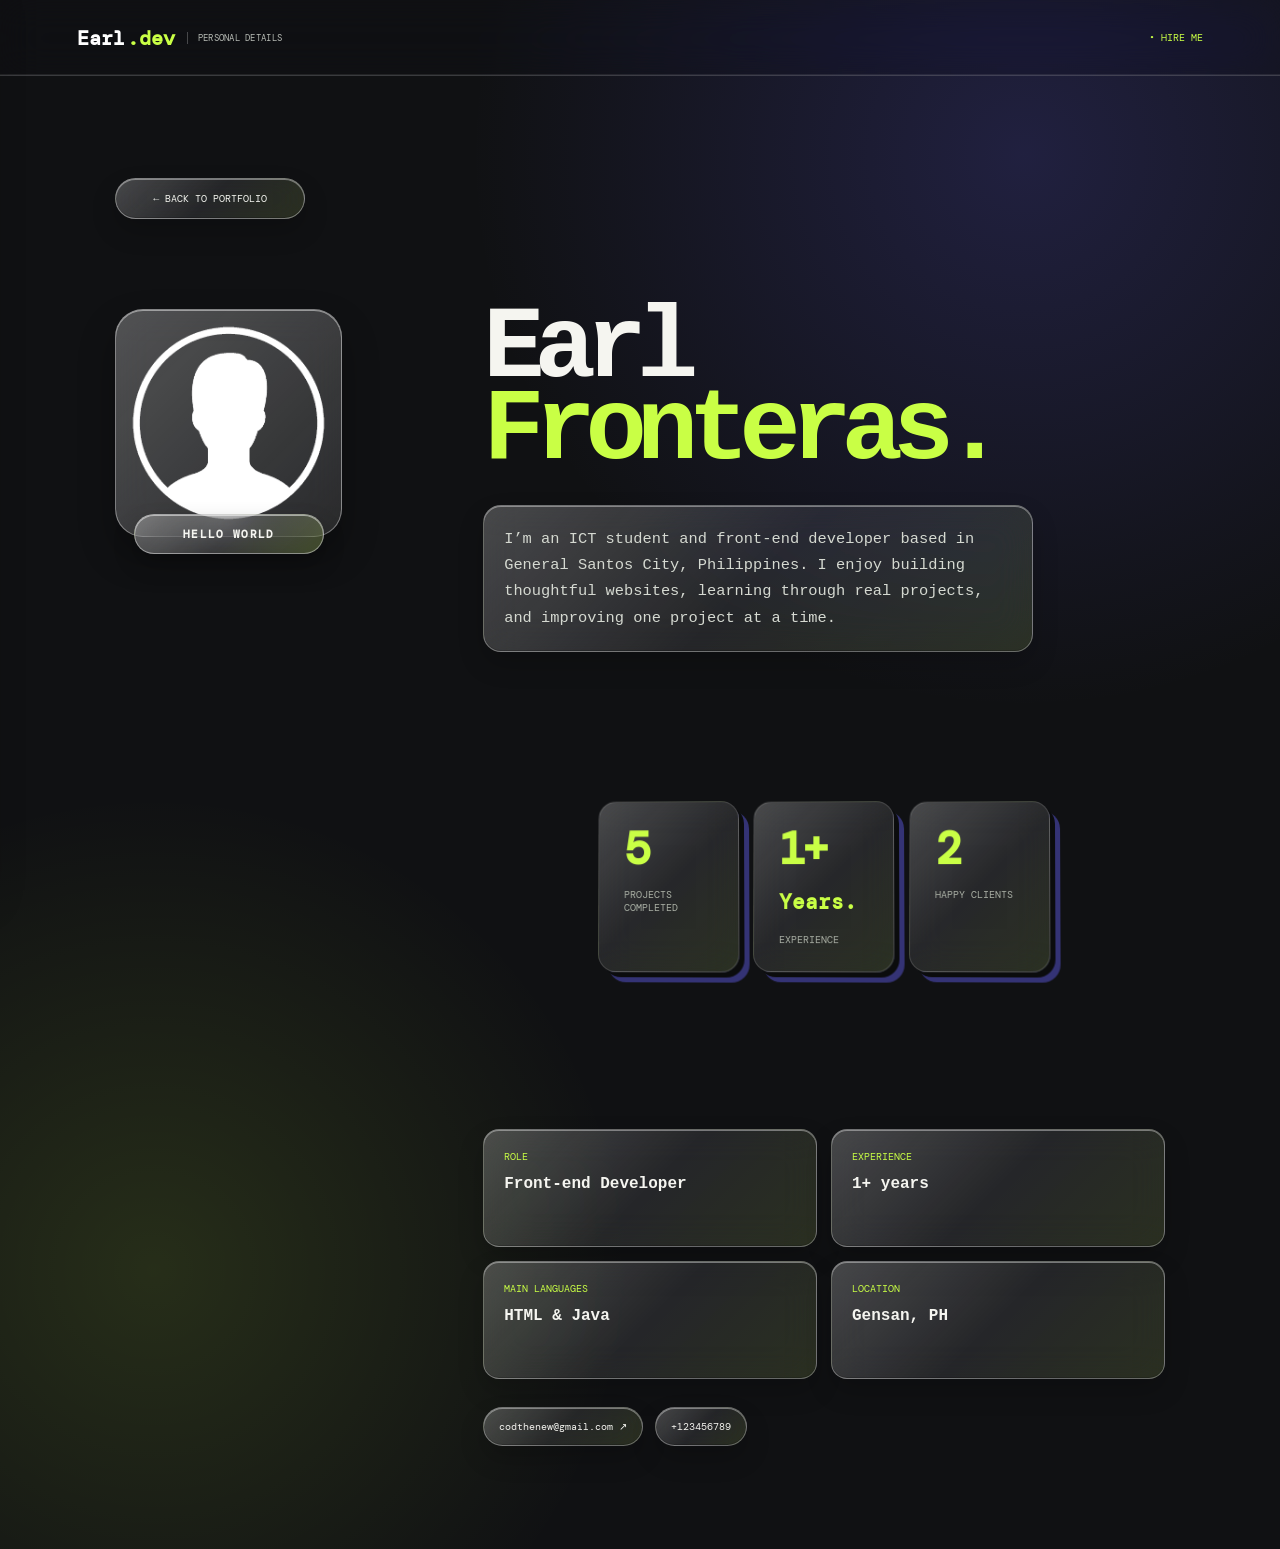
==== commit a7bce594: "Remove 'ABOUT ME' label from personal-details.html Removed the 'ABOUT ME' label from the personal de" ====
--- a/personal-details.html
+++ b/personal-details.html
@@ -44,7 +44,7 @@
         <button class="profile-hello" type="button" aria-label="Animate the Hello World badge">HELLO WORLD</button>
       </div>
       <div class="details-copy">
-        <p class="label">// ABOUT ME</p>
+        <p class="label"></p>
         <h1>Earl<br><span>Fronteras.</span></h1>
         <p class="details-intro">I&rsquo;m an ICT student and front-end developer based in General Santos City, Philippines. I enjoy building thoughtful websites, learning through real projects, and improving one project at a time.</p>
         <section class="achievement-strip" aria-label="Experience highlights">
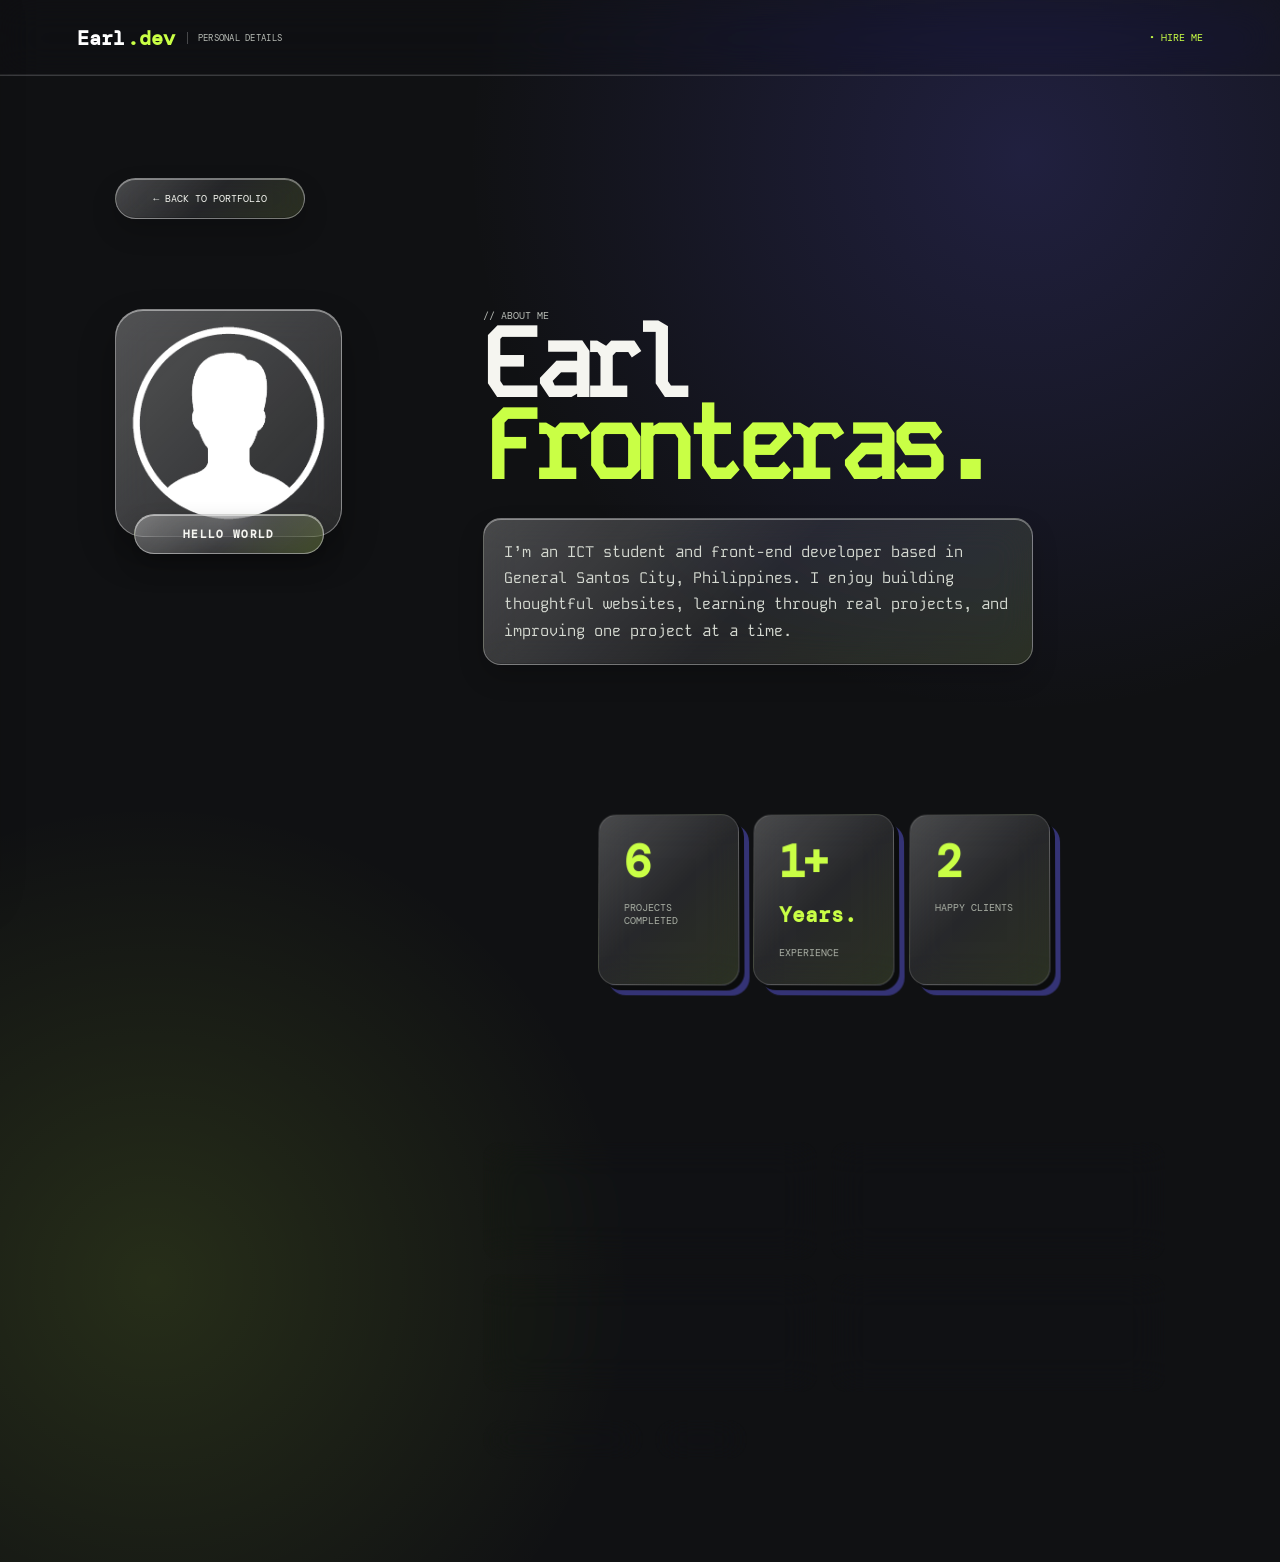
==== commit 67fdc7dd: "Add files via upload" ====
--- a/personal-details.html
+++ b/personal-details.html
@@ -7,7 +7,7 @@
   <title>Personal Details | </title>
   <link rel="preconnect" href="https://fonts.googleapis.com">
   <link rel="preconnect" href="https://fonts.gstatic.com" crossorigin>
-  <link href="https://fonts.googleapis.com/css2?family=DM+Mono:wght@400;500&family=Manrope:wght@400;600;700;800&display=swap" rel="stylesheet">
+  <link href="https://fonts.googleapis.com/css2?family=DM+Mono:wght@400;500&family=Kode+Mono:wght@400;500;600;700&family=Manrope:wght@400;600;700;800&display=swap" rel="stylesheet">
   <link rel="stylesheet" href="style.css">
   <style>
     body::after{content:"";position:fixed;z-index:100;inset:0;border-right:1px solid rgba(255,255,255,.42);background:linear-gradient(135deg,rgba(255,255,255,.26),rgba(255,255,255,.07) 48%,rgba(99,93,241,.16)),rgba(17,19,21,.48);box-shadow:inset 0 1px 0 rgba(255,255,255,.42),0 0 36px rgba(0,0,0,.24);transform:translateX(-101%);transition:transform .42s cubic-bezier(.76,0,.24,1);pointer-events:none;backdrop-filter:blur(24px) saturate(160%);-webkit-backdrop-filter:blur(24px) saturate(160%)}
@@ -44,7 +44,7 @@
         <button class="profile-hello" type="button" aria-label="Animate the Hello World badge">HELLO WORLD</button>
       </div>
       <div class="details-copy">
-        <p class="label"></p>
+        <p class="label">// ABOUT ME</p>
         <h1>Earl<br><span>Fronteras.</span></h1>
         <p class="details-intro">I&rsquo;m an ICT student and front-end developer based in General Santos City, Philippines. I enjoy building thoughtful websites, learning through real projects, and improving one project at a time.</p>
         <section class="achievement-strip" aria-label="Experience highlights">
